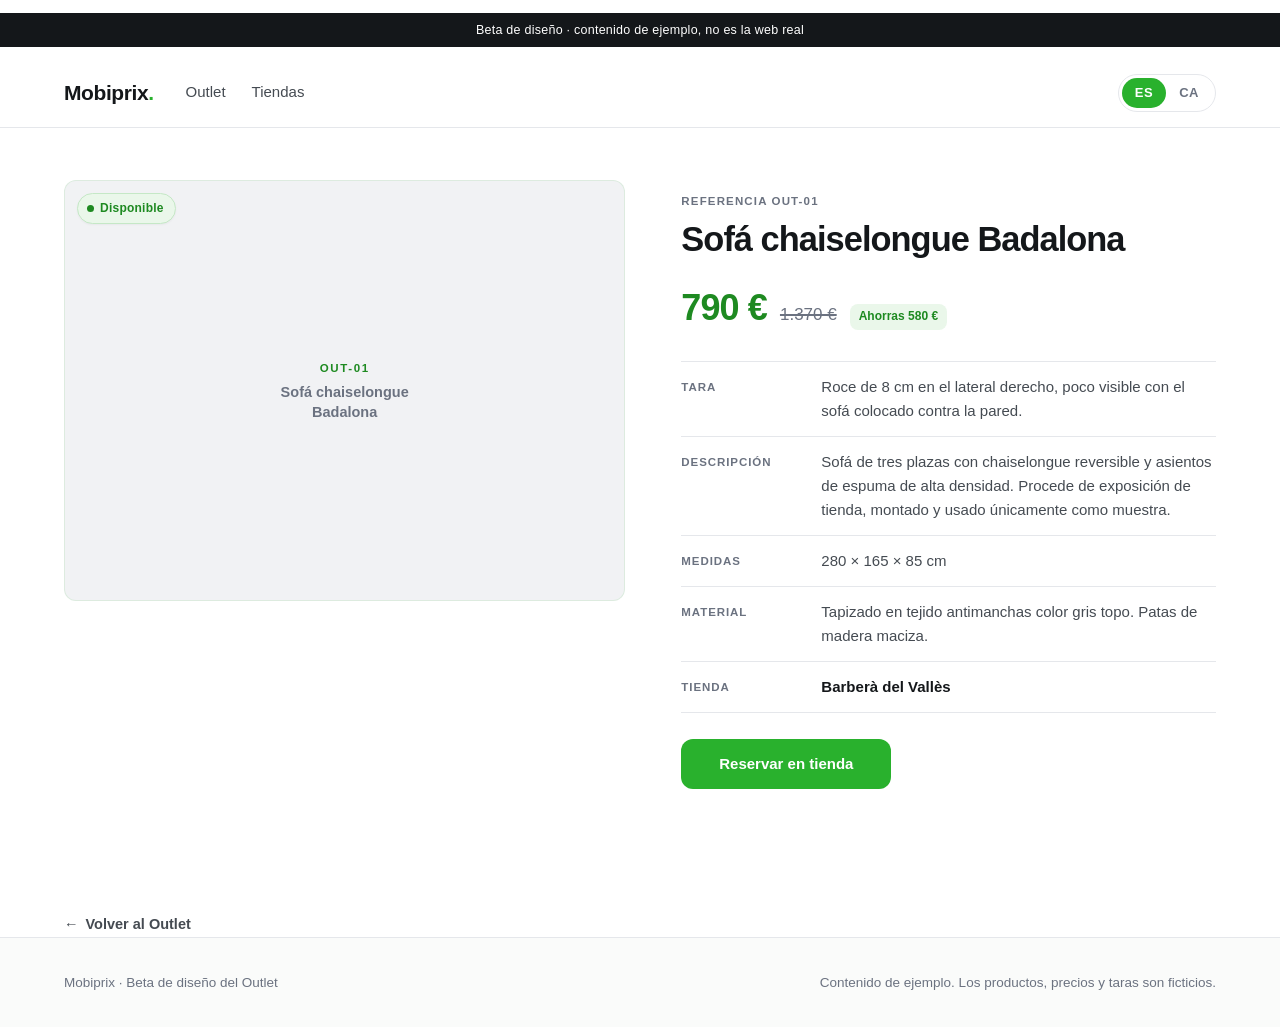
==== producto/out-01.html @ 19062ee0 "Beta visual del Outlet de Mobiprix Demo estática y navegable para enseñarle el diseño al cliente ant" ====
<!doctype html>
<html lang="es" data-i18n-documento="meta.titulo">
<head>
  <meta charset="utf-8">
  <meta name="viewport" content="width=device-width, initial-scale=1">
  <title>Outlet — Mobiprix</title>
  <meta name="description" content="">
  <meta name="robots" content="noindex, nofollow">
  <link rel="stylesheet" href="/assets/css/styles.css">
</head>
<body class="pagina-ficha" data-slug="out-01">

  <p class="demo-bar" data-i18n="demo.aviso"></p>

  <header class="cabecera">
    <div class="contenedor cabecera__fila">
      <a class="marca" href="/">Mobiprix<span class="marca__punto">.</span></a>

      <nav class="nav">
        <a class="nav__enlace" href="/" data-i18n="nav.outlet"></a>
        <span class="nav__enlace" data-i18n="nav.tiendas"></span>
      </nav>

      <div class="idioma" role="group" data-i18n-aria="idioma.etiqueta">
        <button type="button" class="idioma__btn" data-idioma="es" aria-pressed="true">ES</button>
        <button type="button" class="idioma__btn" data-idioma="ca" aria-pressed="false">CA</button>
      </div>
    </div>
  </header>

  <main class="contenedor">
    <div id="ficha"></div>
    <a class="volver" href="/">&larr; <span data-i18n="nav.volver"></span></a>
  </main>

  <footer class="pie">
    <div class="contenedor pie__fila">
      <span data-i18n="footer.texto"></span>
      <span data-i18n="footer.nota"></span>
    </div>
  </footer>

  <script type="module" src="/assets/js/producto.js"></script>
</body>
</html>
---- assets/css/styles.css ----
/* ==========================================================================
   Outlet Mobiprix — beta de diseño
   Estilo "Outlet limpio": fondo blanco, mucho aire, verde de marca como
   color de precio y estado (sustituye al rojo/coral de mobiprix.com).
   ========================================================================== */

:root {
  /* Marca */
  --verde:        #29b12d;
  --verde-fuerte: #1e8a21;
  --verde-suave:  #eaf7ea;
  --verde-borde:  #c5e8c6;

  /* Estados */
  --ambar:        #b8730a;
  --ambar-suave:  #fdf3e3;
  --ambar-borde:  #f0dcb8;
  --gris-estado:  #6b7280;
  --gris-suave:   #f1f2f4;
  --gris-borde:   #e0e2e6;

  /* Neutros */
  --tinta:     #14171a;
  --tinta-2:   #454b52;
  --tinta-3:   #6b7280;
  --linea:     #e5e7eb;
  --fondo:     #ffffff;
  --fondo-2:   #fafbfa;

  /* Forma */
  --r-s:  8px;
  --r-m:  12px;
  --r-l:  18px;
  --sombra:      0 1px 2px rgba(20, 23, 26, .04);
  --sombra-alta: 0 12px 32px rgba(20, 23, 26, .10);

  /* Medida */
  --ancho: 1200px;

  /* Tipografía: stack de sistema mientras no haya manual de marca */
  --fuente: -apple-system, BlinkMacSystemFont, "Segoe UI", Roboto,
            "Helvetica Neue", Arial, sans-serif;
}

* { box-sizing: border-box; }

html { -webkit-text-size-adjust: 100%; }

body {
  margin: 0;
  font-family: var(--fuente);
  color: var(--tinta);
  background: var(--fondo);
  line-height: 1.6;
  font-size: 16px;
  -webkit-font-smoothing: antialiased;
}

img { max-width: 100%; display: block; }
button { font: inherit; color: inherit; }
a { color: inherit; }

.contenedor {
  width: 100%;
  max-width: var(--ancho);
  margin: 0 auto;
  padding: 0 24px;
}

.oculto { display: none !important; }

.solo-lectores {
  position: absolute; width: 1px; height: 1px;
  padding: 0; margin: -1px; overflow: hidden;
  clip: rect(0 0 0 0); white-space: nowrap; border: 0;
}

/* --------------------------------------------------------------- Aviso demo */

.demo-bar {
  background: var(--tinta);
  color: #fff;
  font-size: 12.5px;
  letter-spacing: .02em;
  text-align: center;
  padding: 7px 16px;
}

/* -------------------------------------------------------------------- Header */

.cabecera {
  position: sticky;
  top: 0;
  z-index: 40;
  background: rgba(255, 255, 255, .92);
  backdrop-filter: saturate(180%) blur(10px);
  border-bottom: 1px solid var(--linea);
}

.cabecera__fila {
  display: flex;
  align-items: center;
  gap: 32px;
  height: 68px;
}

.marca {
  font-size: 21px;
  font-weight: 800;
  letter-spacing: -.02em;
  text-decoration: none;
  white-space: nowrap;
}
.marca__punto { color: var(--verde); }

.nav {
  display: flex;
  gap: 26px;
  margin-right: auto;
}

.nav__enlace {
  text-decoration: none;
  font-size: 15px;
  font-weight: 500;
  color: var(--tinta-2);
  padding: 6px 0;
  border-bottom: 2px solid transparent;
  transition: color .15s, border-color .15s;
}
.nav__enlace:hover { color: var(--tinta); }
.nav__enlace[aria-current="page"] {
  color: var(--tinta);
  font-weight: 600;
  border-bottom-color: var(--verde);
}

/* Conmutador de idioma */
.idioma {
  display: flex;
  align-items: center;
  border: 1px solid var(--linea);
  border-radius: 999px;
  padding: 3px;
  background: #fff;
}

.idioma__btn {
  border: 0;
  background: transparent;
  cursor: pointer;
  font-size: 13px;
  font-weight: 700;
  letter-spacing: .04em;
  color: var(--tinta-3);
  padding: 5px 13px;
  border-radius: 999px;
  transition: background .15s, color .15s;
}
.idioma__btn:hover { color: var(--tinta); }
.idioma__btn[aria-pressed="true"] {
  background: var(--verde);
  color: #fff;
}

/* ---------------------------------------------------------------------- Hero */

.hero { padding: 72px 0 44px; }

.hero__titulo {
  margin: 0 0 18px;
  font-size: clamp(2.75rem, 6vw, 4.25rem);
  line-height: 1.02;
  letter-spacing: -.035em;
  font-weight: 800;
}

.hero__subtitulo {
  margin: 0;
  max-width: 60ch;
  font-size: clamp(1.02rem, 1.5vw, 1.18rem);
  color: var(--tinta-2);
  line-height: 1.62;
}

/* ------------------------------------------------------------------- Filtros */

.filtros {
  border-top: 1px solid var(--linea);
  border-bottom: 1px solid var(--linea);
  padding: 22px 0;
  margin-bottom: 40px;
}

.filtros__fila {
  display: flex;
  align-items: flex-end;
  flex-wrap: wrap;
  gap: 28px;
}

.filtros__grupo { display: flex; flex-direction: column; gap: 9px; }

.filtros__etiqueta {
  font-size: 11.5px;
  font-weight: 700;
  text-transform: uppercase;
  letter-spacing: .09em;
  color: var(--tinta-3);
}

.pills { display: flex; flex-wrap: wrap; gap: 8px; }

.pill {
  border: 1px solid var(--linea);
  background: #fff;
  border-radius: 999px;
  padding: 8px 17px;
  font-size: 14.5px;
  font-weight: 500;
  cursor: pointer;
  white-space: nowrap;
  transition: border-color .15s, background .15s, color .15s;
}
.pill:hover { border-color: var(--tinta-3); }
.pill[aria-pressed="true"] {
  background: var(--verde);
  border-color: var(--verde);
  color: #fff;
  font-weight: 600;
}

.select {
  appearance: none;
  border: 1px solid var(--linea);
  background: #fff url("data:image/svg+xml;charset=utf-8,%3Csvg xmlns='http://www.w3.org/2000/svg' width='12' height='8' viewBox='0 0 12 8'%3E%3Cpath d='M1 1.5 6 6.5l5-5' stroke='%236b7280' stroke-width='1.8' fill='none' stroke-linecap='round' stroke-linejoin='round'/%3E%3C/svg%3E")
        no-repeat right 15px center;
  border-radius: 999px;
  padding: 9px 42px 9px 17px;
  font-size: 14.5px;
  cursor: pointer;
  min-width: 220px;
  transition: border-color .15s;
}
.select:hover { border-color: var(--tinta-3); }

.filtros__cola {
  display: flex;
  align-items: center;
  gap: 18px;
  margin-left: auto;
  padding-bottom: 2px;
}

.recuento {
  font-size: 14px;
  color: var(--tinta-3);
  font-variant-numeric: tabular-nums;
  white-space: nowrap;
}

.enlace-boton {
  border: 0;
  background: transparent;
  cursor: pointer;
  font-size: 14px;
  font-weight: 600;
  color: var(--verde-fuerte);
  padding: 4px 0;
  border-bottom: 1px solid transparent;
  white-space: nowrap;
}
.enlace-boton:hover { border-bottom-color: var(--verde-fuerte); }

/* --------------------------------------------------------------------- Grid */

.rejilla {
  display: grid;
  grid-template-columns: repeat(auto-fill, minmax(285px, 1fr));
  gap: 30px 26px;
  padding-bottom: 80px;
}

/* ------------------------------------------------------------------ Tarjeta */

.tarjeta {
  display: flex;
  flex-direction: column;
  border: 1px solid var(--linea);
  border-radius: var(--r-l);
  overflow: hidden;
  background: #fff;
  transition: border-color .18s, box-shadow .18s, transform .18s;
}
.tarjeta:hover {
  border-color: var(--gris-borde);
  box-shadow: var(--sombra-alta);
  transform: translateY(-3px);
}
.tarjeta--vendido { opacity: .62; }
.tarjeta--vendido:hover { transform: none; box-shadow: var(--sombra); }

.media {
  position: relative;
  aspect-ratio: 4 / 3;
  background: var(--gris-suave);
  overflow: hidden;
}
.media img {
  width: 100%; height: 100%;
  object-fit: cover;
}
.tarjeta--vendido .media img,
.tarjeta--vendido .media--ph { filter: grayscale(1); }

/* Placeholder mientras no hay fotos reales.
   Deliberadamente suave: con seis bloques de verde saturado la página no deja
   ver el diseño, que es justo lo que el cliente tiene que valorar aquí. */
.media--ph {
  background:
    radial-gradient(130% 130% at 25% 0%, rgba(255,255,255,.9) 0%, rgba(255,255,255,0) 60%),
    linear-gradient(145deg, #eef5ee 0%, #dfeadf 100%);
  box-shadow: inset 0 0 0 1px rgba(41, 177, 45, .10);
}
.media--ph img { display: none; }

.media__ph {
  display: none;
  position: absolute;
  inset: 0;
  flex-direction: column;
  align-items: center;
  justify-content: center;
  gap: 6px;
  padding: 20px;
  text-align: center;
  color: var(--tinta-2);
}
.media--ph .media__ph { display: flex; }

.media__ph-ref {
  font-size: 11.5px;
  font-weight: 800;
  letter-spacing: .14em;
  color: var(--verde-fuerte);
}
.media__ph-nombre {
  font-size: 14.5px;
  font-weight: 600;
  line-height: 1.35;
  max-width: 22ch;
  color: var(--tinta-3);
}

.estado {
  position: absolute;
  top: 13px; left: 13px;
  display: inline-flex;
  align-items: center;
  gap: 6px;
  font-size: 12px;
  font-weight: 700;
  letter-spacing: .02em;
  padding: 5px 11px 5px 9px;
  border-radius: 999px;
  background: #fff;
  border: 1px solid var(--linea);
  box-shadow: var(--sombra);
}
.estado::before {
  content: "";
  width: 7px; height: 7px;
  border-radius: 50%;
  background: currentColor;
}
.estado--disponible { color: var(--verde-fuerte); background: var(--verde-suave); border-color: var(--verde-borde); }
.estado--reservado  { color: var(--ambar);       background: var(--ambar-suave); border-color: var(--ambar-borde); }
.estado--vendido    { color: var(--gris-estado); background: var(--gris-suave);  border-color: var(--gris-borde); }

.tarjeta__cuerpo {
  display: flex;
  flex-direction: column;
  flex: 1;
  padding: 20px 20px 22px;
}

.meta {
  display: flex;
  align-items: center;
  gap: 8px;
  font-size: 11.5px;
  font-weight: 700;
  text-transform: uppercase;
  letter-spacing: .08em;
  color: var(--tinta-3);
  margin-bottom: 10px;
}
.meta__sep { opacity: .45; font-weight: 400; }

.tarjeta__nombre {
  margin: 0 0 14px;
  font-size: 18px;
  line-height: 1.32;
  font-weight: 700;
  letter-spacing: -.012em;
}

.precios {
  display: flex;
  align-items: baseline;
  gap: 11px;
  margin-bottom: 14px;
}
.precio-antes {
  font-size: 15px;
  color: var(--tinta-3);
  text-decoration: line-through;
  text-decoration-thickness: 1.5px;
}
.precio-ahora {
  font-size: 27px;
  font-weight: 800;
  letter-spacing: -.025em;
  color: var(--verde-fuerte);
}
.tarjeta--vendido .precio-ahora { color: var(--tinta-2); }

.ahorro {
  display: inline-block;
  font-size: 12px;
  font-weight: 700;
  color: var(--verde-fuerte);
  background: var(--verde-suave);
  border-radius: var(--r-s);
  padding: 3px 9px;
}
.tarjeta--vendido .ahorro { color: var(--tinta-3); background: var(--gris-suave); }

.tara {
  margin: 0 0 18px;
  font-size: 14px;
  line-height: 1.55;
  color: var(--tinta-2);
  padding-left: 13px;
  border-left: 2px solid var(--linea);
}
.tara__etiqueta {
  display: block;
  font-size: 11px;
  font-weight: 700;
  text-transform: uppercase;
  letter-spacing: .09em;
  color: var(--tinta-3);
  margin-bottom: 2px;
}

.tarjeta__pie { margin-top: auto; }

/* -------------------------------------------------------------------- Botones */

.boton {
  display: inline-flex;
  align-items: center;
  justify-content: center;
  gap: 8px;
  width: 100%;
  border: 1px solid transparent;
  border-radius: var(--r-m);
  padding: 12px 20px;
  font-size: 15px;
  font-weight: 600;
  cursor: pointer;
  text-decoration: none;
  text-align: center;
  transition: background .15s, border-color .15s, color .15s;
}

.boton--principal { background: var(--verde); color: #fff; }
.boton--principal:hover { background: var(--verde-fuerte); }

.boton--secundario {
  background: #fff;
  color: var(--tinta);
  border-color: var(--linea);
}
.boton--secundario:hover { border-color: var(--tinta-3); }

.boton[disabled],
.boton--inerte {
  background: var(--gris-suave);
  color: var(--tinta-3);
  border-color: transparent;
  cursor: not-allowed;
}

.boton--auto { width: auto; }

/* --------------------------------------------------------------- Estado vacío */

.vacio {
  text-align: center;
  padding: 74px 24px 90px;
  border: 1px dashed var(--linea);
  border-radius: var(--r-l);
  margin-bottom: 80px;
}
.vacio__titulo {
  margin: 0 0 8px;
  font-size: 21px;
  font-weight: 700;
  letter-spacing: -.015em;
}
.vacio__texto { margin: 0 0 22px; color: var(--tinta-3); }

/* -------------------------------------------------------------------- Modales */

.modal {
  position: fixed;
  inset: 0;
  z-index: 60;
  display: flex;
  align-items: center;
  justify-content: center;
  padding: 24px;
  background: rgba(20, 23, 26, .55);
  backdrop-filter: blur(3px);
}
.modal[hidden] { display: none; }

/* La confirmación de reserva siempre por encima de la ficha en modal */
#modal-reserva { z-index: 61; }

.modal__panel {
  position: relative;
  width: 100%;
  max-width: 880px;
  max-height: 90vh;
  overflow-y: auto;
  background: #fff;
  border-radius: var(--r-l);
  box-shadow: var(--sombra-alta);
  animation: subir .2s ease-out;
}
.modal__panel--estrecho { max-width: 460px; }

@keyframes subir {
  from { opacity: 0; transform: translateY(14px); }
  to   { opacity: 1; transform: none; }
}
@media (prefers-reduced-motion: reduce) {
  .modal__panel { animation: none; }
  .tarjeta { transition: none; }
  .tarjeta:hover { transform: none; }
}

.modal__cerrar {
  position: absolute;
  top: 14px; right: 14px;
  z-index: 2;
  width: 36px; height: 36px;
  display: flex;
  align-items: center;
  justify-content: center;
  border: 1px solid var(--linea);
  border-radius: 50%;
  background: rgba(255, 255, 255, .94);
  cursor: pointer;
  font-size: 19px;
  line-height: 1;
  color: var(--tinta-2);
}
.modal__cerrar:hover { background: #fff; border-color: var(--tinta-3); color: var(--tinta); }

/* Confirmación de reserva */
.confirmacion { padding: 40px 34px 32px; text-align: center; }

.confirmacion__icono {
  width: 58px; height: 58px;
  margin: 0 auto 20px;
  border-radius: 50%;
  background: var(--verde-suave);
  color: var(--verde-fuerte);
  display: flex;
  align-items: center;
  justify-content: center;
}
.confirmacion__icono svg { width: 27px; height: 27px; }

.confirmacion__titulo {
  margin: 0 0 10px;
  font-size: 22px;
  font-weight: 800;
  letter-spacing: -.02em;
}
.confirmacion__texto {
  margin: 0 0 20px;
  color: var(--tinta-2);
  line-height: 1.6;
}
.confirmacion__nota {
  margin: 0 0 26px;
  font-size: 13px;
  color: var(--tinta-3);
  background: var(--gris-suave);
  border-radius: var(--r-s);
  padding: 10px 14px;
}

/* --------------------------------------------------------------- Ficha (detalle) */

.detalle {
  display: grid;
  grid-template-columns: minmax(0, 1.05fr) minmax(0, 1fr);
  gap: 44px;
  align-items: start;
}

.modal .detalle { padding: 30px; gap: 32px; }
.pagina-ficha .detalle { padding: 52px 0 90px; gap: 56px; }

.detalle__media {
  position: relative;
  aspect-ratio: 4 / 3;
  border-radius: var(--r-m);
  overflow: hidden;
  background: var(--gris-suave);
}
.detalle__media img { width: 100%; height: 100%; object-fit: cover; }
.detalle--vendido .detalle__media img,
.detalle--vendido .detalle__media.media--ph { filter: grayscale(1); }

.detalle__ref {
  font-size: 11.5px;
  font-weight: 700;
  text-transform: uppercase;
  letter-spacing: .1em;
  color: var(--tinta-3);
  margin-bottom: 10px;
}

.detalle__nombre {
  margin: 0 0 20px;
  font-size: clamp(1.6rem, 3vw, 2.15rem);
  line-height: 1.15;
  font-weight: 800;
  letter-spacing: -.028em;
}

.detalle__precios {
  display: flex;
  align-items: baseline;
  flex-wrap: wrap;
  gap: 13px;
  margin-bottom: 24px;
}
.detalle__precios .precio-ahora { font-size: 36px; }
.detalle__precios .precio-antes { font-size: 17px; }

.datos {
  border-top: 1px solid var(--linea);
  margin: 0 0 26px;
}
.datos__fila {
  display: grid;
  grid-template-columns: 122px minmax(0, 1fr);
  gap: 18px;
  padding: 13px 0;
  border-bottom: 1px solid var(--linea);
}
.datos__clave {
  font-size: 11.5px;
  font-weight: 700;
  text-transform: uppercase;
  letter-spacing: .08em;
  color: var(--tinta-3);
  padding-top: 3px;
}
.datos__valor { margin: 0; font-size: 15px; line-height: 1.6; color: var(--tinta-2); }
.datos__valor strong { color: var(--tinta); font-weight: 600; }

.detalle__acciones { display: flex; gap: 12px; flex-wrap: wrap; }
.detalle__acciones .boton { width: auto; min-width: 210px; }

.volver {
  display: inline-flex;
  align-items: center;
  gap: 7px;
  margin-top: 34px;
  font-size: 14.5px;
  font-weight: 600;
  color: var(--tinta-2);
  text-decoration: none;
}
.volver:hover { color: var(--verde-fuerte); }

/* -------------------------------------------------------------------- Footer */

.pie {
  border-top: 1px solid var(--linea);
  background: var(--fondo-2);
  padding: 34px 0;
}
.pie__fila {
  display: flex;
  flex-wrap: wrap;
  gap: 8px 28px;
  align-items: center;
  justify-content: space-between;
  font-size: 13.5px;
  color: var(--tinta-3);
}

/* ------------------------------------------------------------------ Responsive */

@media (max-width: 900px) {
  .detalle { grid-template-columns: 1fr; }
  .pagina-ficha .detalle { padding: 32px 0 64px; gap: 30px; }
  .modal .detalle { padding: 22px; gap: 24px; }
}

@media (max-width: 720px) {
  .contenedor { padding: 0 18px; }

  .cabecera__fila { height: auto; padding: 12px 0; gap: 12px 20px; flex-wrap: wrap; }
  .nav { order: 3; width: 100%; gap: 20px; margin-right: 0; }
  .idioma { margin-left: auto; }

  .hero { padding: 44px 0 30px; }

  .filtros__fila { gap: 20px; }
  .filtros__grupo { width: 100%; }
  .select { width: 100%; min-width: 0; }
  .filtros__cola {
    margin-left: 0;
    width: 100%;
    justify-content: space-between;
    padding-top: 4px;
    border-top: 1px solid var(--linea);
  }

  .rejilla { grid-template-columns: 1fr; gap: 22px; padding-bottom: 56px; }

  .modal { padding: 0; align-items: flex-end; }
  .modal__panel {
    max-width: none;
    max-height: 94vh;
    border-radius: var(--r-l) var(--r-l) 0 0;
  }
  .modal__panel--estrecho { border-radius: var(--r-l) var(--r-l) 0 0; }

  .detalle__acciones .boton { width: 100%; min-width: 0; }
  .datos__fila { grid-template-columns: 1fr; gap: 3px; }

  .pie__fila { flex-direction: column; align-items: flex-start; }
}

/* Foco visible y consistente en todo lo interactivo */
:where(a, button, select, [tabindex]):focus-visible {
  outline: 2px solid var(--verde-fuerte);
  outline-offset: 2px;
  border-radius: var(--r-s);
}
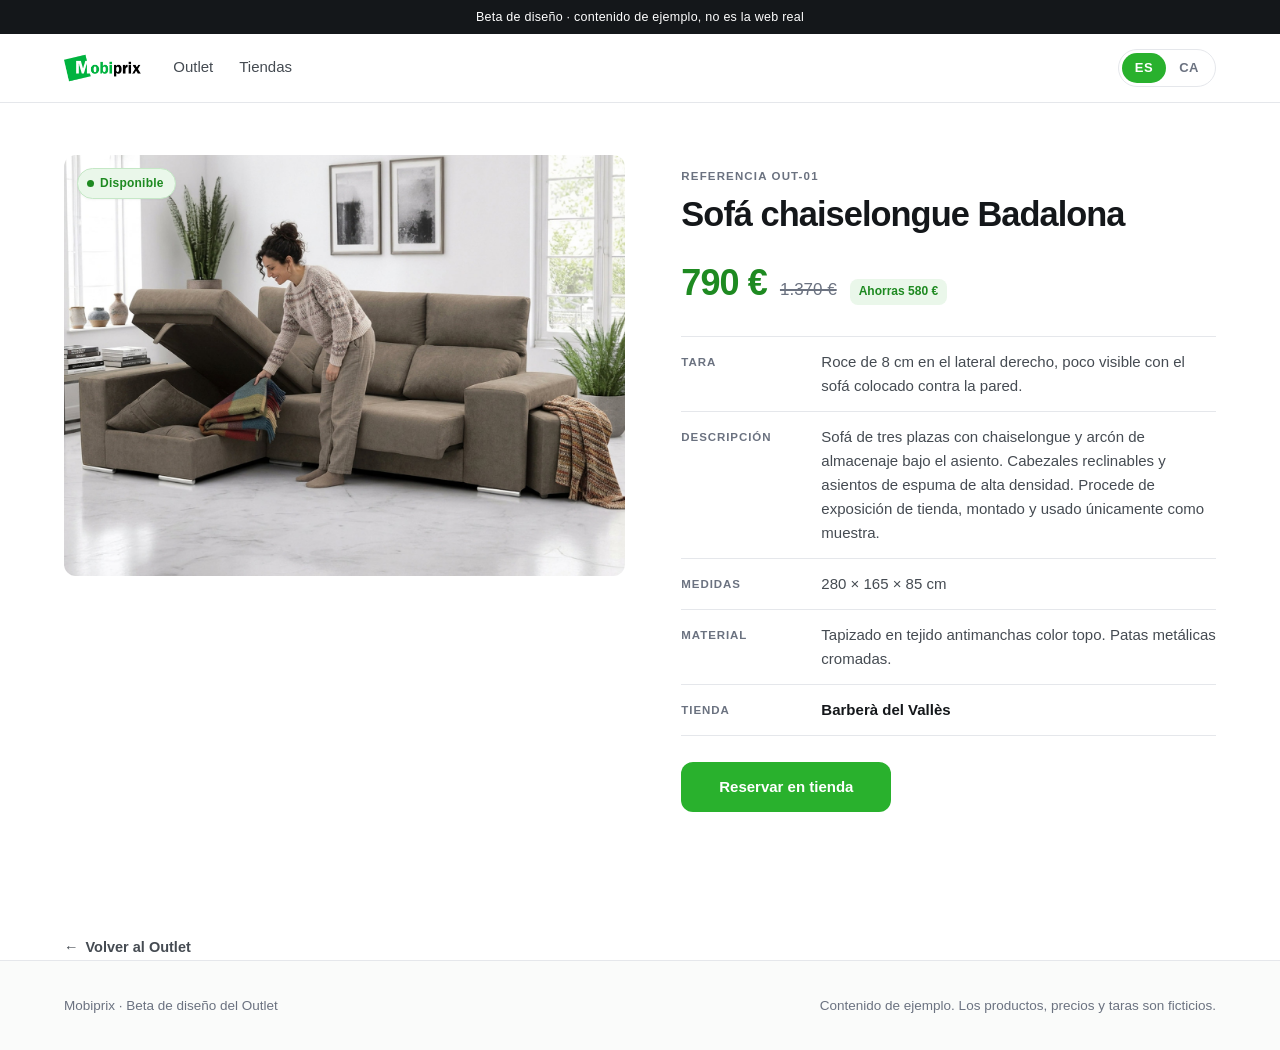
==== commit 7e5ff188: "Poner el logo, la foto de OUT-06 y pegar el banner arriba - La barra negra de demo se separaba unos " ====
--- a/producto/out-01.html
+++ b/producto/out-01.html
@@ -6,6 +6,7 @@
   <title>Outlet — Mobiprix</title>
   <meta name="description" content="">
   <meta name="robots" content="noindex, nofollow">
+  <link rel="icon" href="/assets/img/favicon.jpg">
   <link rel="stylesheet" href="/assets/css/styles.css">
 </head>
 <body class="pagina-ficha" data-slug="out-01">
@@ -14,7 +15,7 @@
 
   <header class="cabecera">
     <div class="contenedor cabecera__fila">
-      <a class="marca" href="/">Mobiprix<span class="marca__punto">.</span></a>
+      <a class="marca" href="/"><img src="/assets/img/logo.png" alt="Mobiprix"></a>
 
       <nav class="nav">
         <a class="nav__enlace" href="/" data-i18n="nav.outlet"></a>
--- a/assets/css/styles.css
+++ b/assets/css/styles.css
@@ -77,7 +77,10 @@
 
 /* --------------------------------------------------------------- Aviso demo */
 
+/* margin:0 obligatorio: es un <p>, y el margen por defecto del navegador
+   colapsa a través del body y separa la barra del borde superior. */
 .demo-bar {
+  margin: 0;
   background: var(--tinta);
   color: #fff;
   font-size: 12.5px;
@@ -105,13 +108,21 @@
 }
 
 .marca {
-  font-size: 21px;
-  font-weight: 800;
-  letter-spacing: -.02em;
+  display: flex;
+  align-items: center;
   text-decoration: none;
-  white-space: nowrap;
-}
-.marca__punto { color: var(--verde); }
+  flex-shrink: 0;
+}
+
+/* El PNG del logo lleva ~24% de alto transparente arriba y abajo, así que la
+   marca visible ocupa la mitad de esta altura. Ese aire hace de separación
+   óptica dentro de la cabecera. Si algún día se sustituye por un logo
+   recortado al ras, hay que bajar este valor. */
+.marca img {
+  display: block;
+  height: 52px;
+  width: auto;
+}
 
 .nav {
   display: flex;
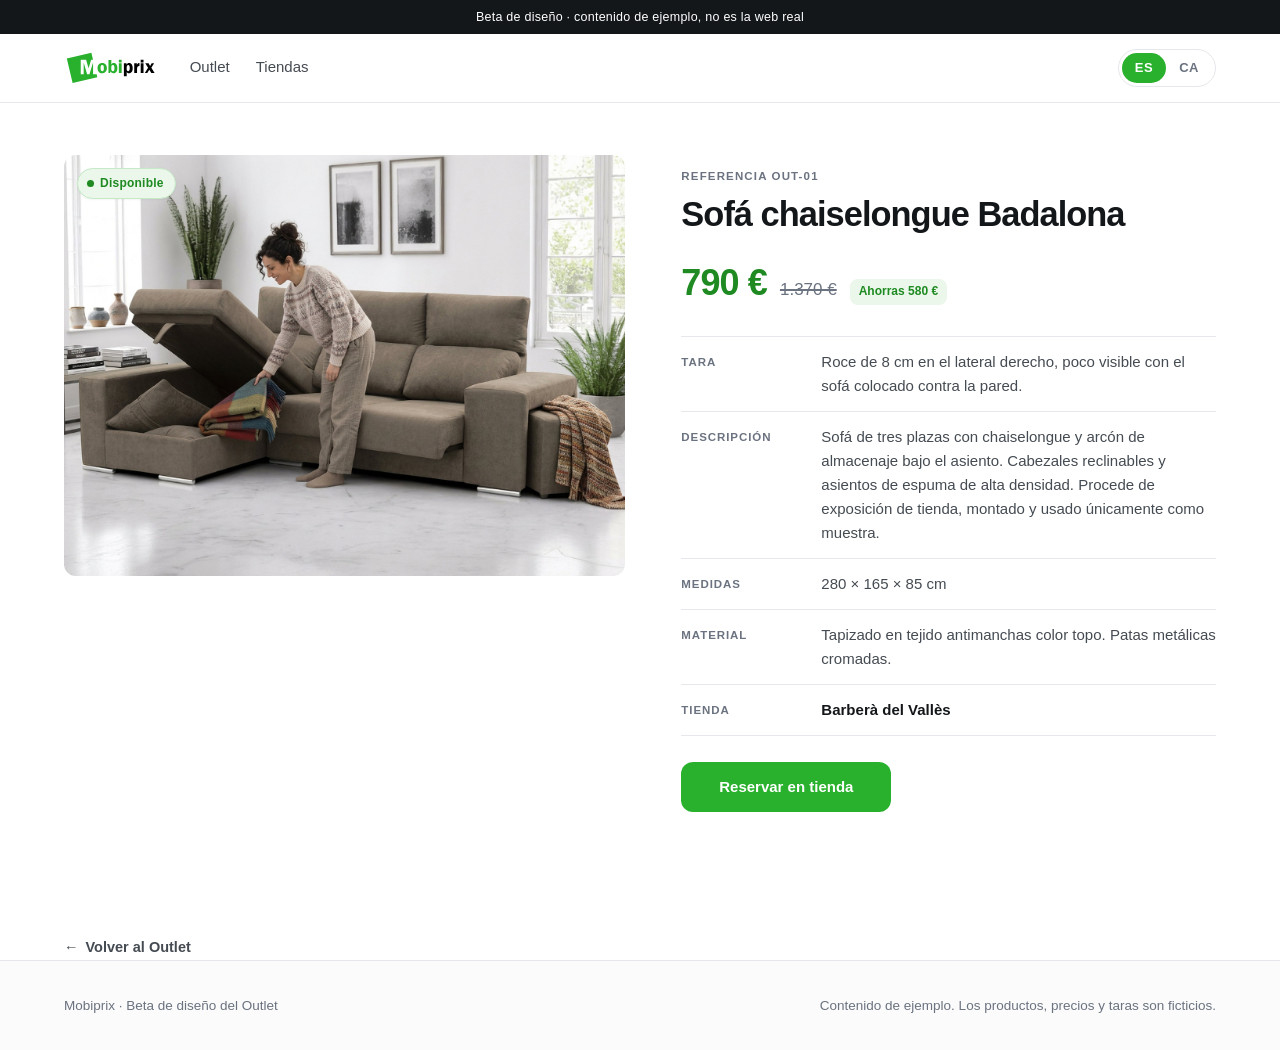
==== commit 2a00cd11: "Poner el logo oficial en SVG y la previsualización al compartir Logo ---- Se sustituye el PNG por el" ====
--- a/producto/out-01.html
+++ b/producto/out-01.html
@@ -6,6 +6,24 @@
   <title>Outlet — Mobiprix</title>
   <meta name="description" content="">
   <meta name="robots" content="noindex, nofollow">
+
+  <!-- Previsualización al compartir el enlace. Estos textos van en estático y
+       en castellano a propósito: los rastreadores de WhatsApp, Slack, Telegram
+       o Twitter no ejecutan JavaScript, así que el conmutador de idioma no les
+       llega. Son la única excepción a la regla de que todo el texto visible
+       sale de ui.json. Las URL tienen que ser absolutas. -->
+  <meta property="og:type" content="website">
+  <meta property="og:site_name" content="Mobiprix">
+  <meta property="og:locale" content="es_ES">
+  <meta property="og:url" content="https://mobiprix-beta.vercel.app/producto/out-01">
+  <meta property="og:title" content="Outlet — Mobiprix">
+  <meta property="og:description" content="Muebles de exposición con pequeñas taras a precio reducido. Reserva en tienda. Beta de diseño con contenido de ejemplo.">
+  <meta property="og:image" content="https://mobiprix-beta.vercel.app/assets/img/og.jpg">
+  <meta property="og:image:type" content="image/jpeg">
+  <meta property="og:image:width" content="2400">
+  <meta property="og:image:height" content="1260">
+  <meta property="og:image:alt" content="Listado del Outlet de Mobiprix con seis muebles de exposición y sus precios rebajados.">
+  <meta name="twitter:card" content="summary_large_image">
   <link rel="icon" href="/assets/img/favicon.jpg">
   <link rel="stylesheet" href="/assets/css/styles.css">
 </head>
@@ -15,7 +33,7 @@
 
   <header class="cabecera">
     <div class="contenedor cabecera__fila">
-      <a class="marca" href="/"><img src="/assets/img/logo.png" alt="Mobiprix"></a>
+      <a class="marca" href="/"><img src="/assets/img/logo.svg" alt="Mobiprix"></a>
 
       <nav class="nav">
         <a class="nav__enlace" href="/" data-i18n="nav.outlet"></a>
--- a/assets/css/styles.css
+++ b/assets/css/styles.css
@@ -114,13 +114,14 @@
   flex-shrink: 0;
 }
 
-/* El PNG del logo lleva ~24% de alto transparente arriba y abajo, así que la
-   marca visible ocupa la mitad de esta altura. Ese aire hace de separación
-   óptica dentro de la cabecera. Si algún día se sustituye por un logo
-   recortado al ras, hay que bajar este valor. */
+/* El SVG mide 320x123 de viewBox con el dibujo en 298.9x103.3: unos 10px de
+   aire arriba y abajo (~8%). Con height:36px la marca se ve a unos 30px, que
+   es lo que pide la cabecera de 68px. El PNG anterior llevaba un 24% de aire
+   y necesitaba 52px para verse igual: si se vuelve a cambiar el archivo, hay
+   que remedir, no reutilizar este número. */
 .marca img {
   display: block;
-  height: 52px;
+  height: 36px;
   width: auto;
 }
 
